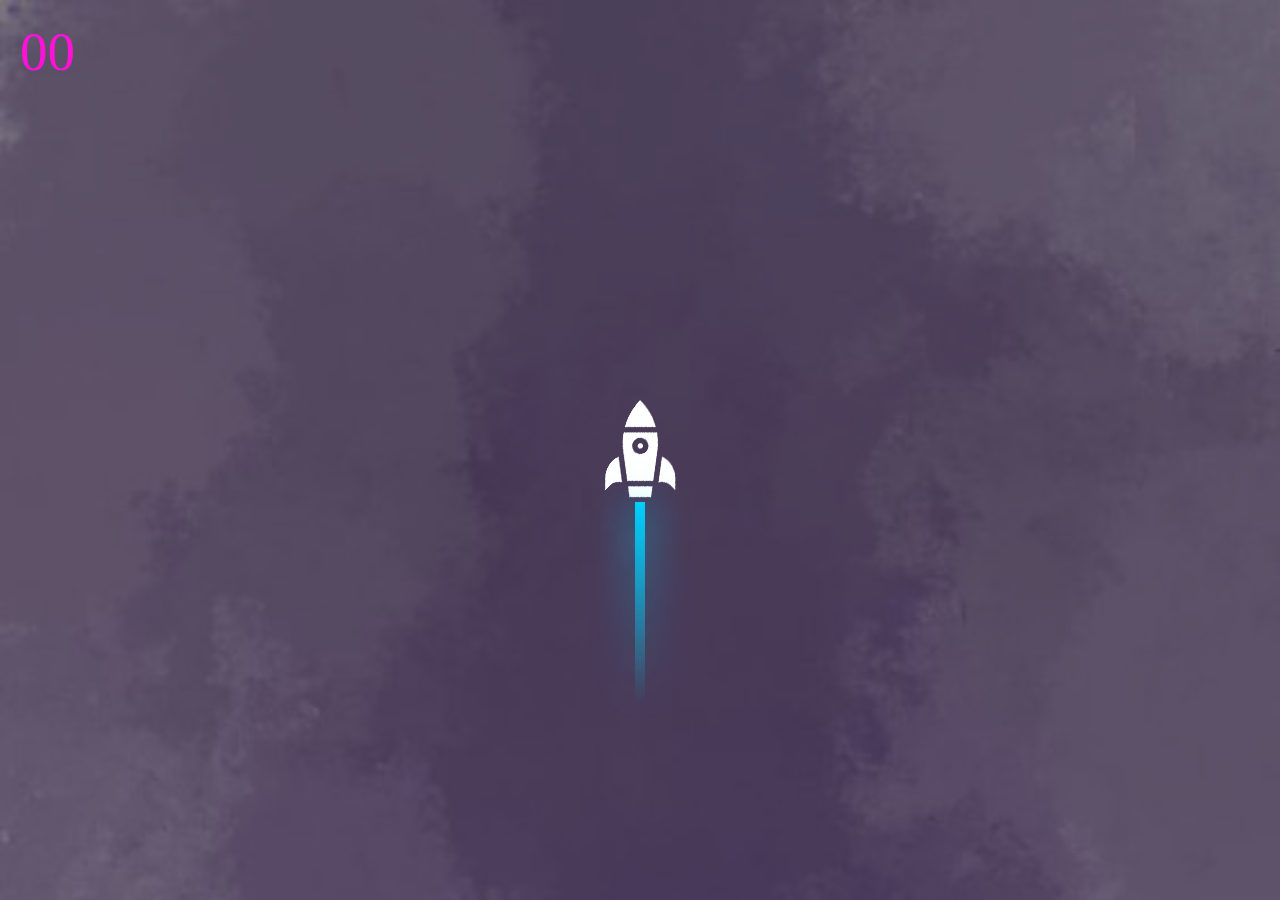
==== rocket.html @ 35858684 "trying to create my mother's happiness" ====
<!DOCTYPE html>
<html lang="en">
<head>
    <meta charset="UTF-8">
    <meta name="viewport" content="width=device-width, initial-scale=1.0">
    <link rel="stylesheet" href="assets/css/style.css">
    <link rel="shortcut icon" href="assets/img/favicon.png" type="image/x-icon">
    <title>খুশির রকেট</title>
</head>
<body>
    <div class="scene">
        <div class="rocket">
            <img src="assets/img/rocket.png" alt="Roket Photo">
        </div>
        <div class="bubbles">
            <img class="bubble" src="assets/img/bubble.png" alt="bubble">
            <img class="bubble" src="assets/img/bubble.png" alt="bubble">
            <img class="bubble" src="assets/img/bubble.png" alt="bubble">
            <img class="bubble" src="assets/img/bubble.png" alt="bubble">
            <img class="bubble" src="assets/img/bubble.png" alt="bubble">
            <img class="bubble" src="assets/img/bubble.png" alt="bubble">
            <img class="bubble" src="assets/img/bubble.png" alt="bubble">
        </div>
    </div>
    <div id="counter" class="counter">
        <div id="counter-text" class="counter-text" >
            <div onmouseenter="myEnterFunction()">
            
                <p id="demo">00</p>
                
              </div>
        </div>
    </div>
    <script src="assets/js/app.js"></script>
</body>
</html>
---- assets/css/style.css ----
/*index.html*/
.name{
    display: flex;
    flex-direction: column;
    gap: 66px;
    align-items: center;
    justify-content: center;
    width: 100%;
    height: 100vh;
}
.text{
    
}
.text h1{
    color: #FFD43B;
    font-weight: 900;
    font-size: 140px;
    text-align: center;
}
.text h2{
    color: #0088CC;
    font-weight: 900;
    font-size: 80px;
    text-align: center;
}
.text span{
    color: #FEFEFE;
}
.button{
    text-align: center;
    width: 100%;
}
.button button{
    border: 5px solid #FFD43B;
    border-radius: 50px;
    font-size: 26px;
    font-weight: 600;
    outline: none;
    background: #001C40;
    color: #FFD43B;
}
.button button a{
    text-decoration: none;
    color: #FFD43B;
    padding: 10px 75px;
    display: block;
}

/*Rokect.html*/

*{
    margin: 0;
    padding: 0;
    box-sizing: border-box;
}
.scene{
    background-image: url(../img/bg.jpg);
    background-repeat: no-repeat;
    background-size: cover;
    animation: moveBackground 60s linear infinite;
    position: relative;
    width: 100%;
    height: 100vh;
    box-shadow: inset 0 0 0 20000px rgba(0, 0, 0, 0.5);
    overflow: hidden;
    display: flex;
    justify-content: center;
    align-items: center;
}
@keyframes moveBackground {
    from {
        background-position: 0 100%;
    }
    to {
      background-position: 0 0;
    }
  }
.scene i{
    position: absolute;
    top: -250px;
    background: rgba(255,255,255,0.5);
    animation: animateStars linear infinite;
}
@keyframes animateStars{
    0%{
        transform: translateY(0);
    }
    100%{
        transform: translateY(100vh);
    }
}
.scene .rocket{
    position: absolute;
    pointer-events: none;
    animation: animate 0.2s ease infinite;
    transition: .1s;
}
@keyframes animate{
    0%,100%{
        transform: translateY(-52px) translateX(-50%);
    }
    50%{
        transform: translateY(-48px) translateX(-50%)
    }
}
.scene .rocket::before{
    content:'';
    position: absolute;
    bottom: -200px;
    left: 50%;
    transform: translatex(-50%);
    width: 10px;
    height: 200px;
    background: linear-gradient(#00d0ff,transparent);
}
.scene .rocket::after{
    content:'';
    position: absolute;
    bottom: -200px;
    left: 50%;
    transform: translatex(-50%);
    width: 10px;
    height: 200px;
    background: linear-gradient(#00d0ff,transparent);
    filter: blur(20px);
}
.scene:active .rocket::before,
.scene:active .rocket::after{
    background: linear-gradient(#ff12d7, transparent);
    bottom: -300px;
    height: 300px;
}
.bubbles img{
    width: 50px;
    display: inline-block;
    animation: bubble 4s linear infinite;
}
.bubbles img:hover{
    display: none;
}
.bubbles{
    width: 100%;
    display: flex;
    align-items: center;
    justify-content: space-around;
    position: absolute;
    top: -20vh;
}
@keyframes bubble{
    0%{
        transform: translateY(0);
        opacity: 1;
    }
    50%{
        
        opacity: 1;
    }
    70%{
        
        opacity: 1;
    }
    100%{
        transform: translateY(140vh);
        opacity: 0;
    }
}
.bubbles img:nth-child(1){
    animation-delay: 0.6s;
    width: 75px;
}
.bubbles img:nth-child(2){
    animation-delay: 2.5s;
    width: 70px;
}
.bubbles img:nth-child(3){
    animation-delay: 1.2s;
    width: 80px;
}
.bubbles img:nth-child(4){
    animation-delay: 3.2s;
    width: 85px;
}
.bubbles img:nth-child(5){
    animation-delay: 1.8s;
    width: 70px;
}
.bubbles img:nth-child(6){
    animation-delay: 3.8s;
    width: 65px;
}
.bubbles img:nth-child(7){
    animation-delay: 2.4s;
    width: 75px;
}
.counter{
    position: fixed;
    top: 20px;
    left: 20px;
    color: #ff12d7;
}
#demo{
    font-size: 55px;
}

@media (max-width: 600px){
    /***********HOME PAGE START***********/
    .name{
        
    }
    .text{
        
    }
    .text h1{
        font-size: 84px;
    }
    .text h2{
        font-size: 48px;
    }
    .text span{
        
    }
    .button{
        
    }
    .button button{
        border: 3px solid #FFD43B;
    }
    .button button a{
        font-size: 22px;
    }
    /***********HOME PAGE ENDED**********/
}
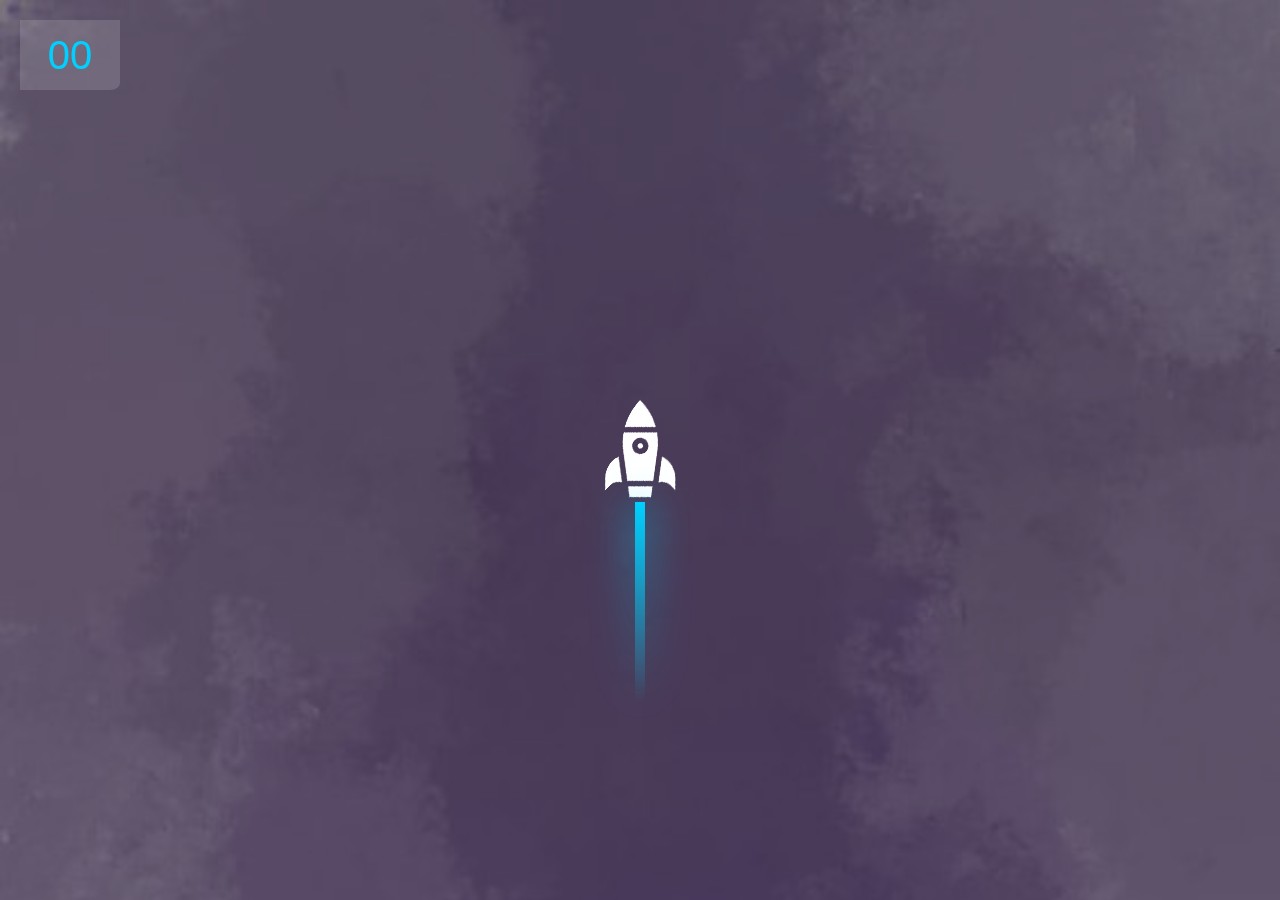
==== commit e61e5e99: "last update" ====
--- a/rocket.html
+++ b/rocket.html
@@ -26,7 +26,9 @@
         <div id="counter-text" class="counter-text" >
             <div onmouseenter="myEnterFunction()">
             
-                <p id="demo">00</p>
+                <div class="cound__area ">
+                    <p id="demo">00</p>
+                </div>
                 
               </div>
         </div>
--- a/assets/css/style.css
+++ b/assets/css/style.css
@@ -198,8 +198,17 @@
     left: 20px;
     color: #ff12d7;
 }
-#demo{
-    font-size: 55px;
+.cound__area{
+    width: 100px;
+    height: 70px;
+    background-color: rgba(255, 255, 255, 0.144);
+    color: #00d0ff;
+    font-size: 40px;
+    display: flex;
+    justify-content: center;
+    align-items: center;
+    border-radius: 0 0 10% 0;
+    font-family: sans-serif;
 }
 
 @media (max-width: 600px){
@@ -229,4 +238,30 @@
         font-size: 22px;
     }
     /***********HOME PAGE ENDED**********/
-}+}
+
+.moving-border {
+    width: 200px;
+    height: 300px;
+    position: relative;
+    background: #111;
+    padding: 4px;
+  }
+  .moving-border::before,
+  .moving-border::after {
+    content: "";
+    position: absolute;
+    inset: -0.2rem;
+    z-index: -1;
+    background: linear-gradient(var(--angle), 
+      #032146,  #C3F2FF, #b00);
+    animation: rotate 10s linear infinite;
+  }
+  .moving-border::after {
+    filter: blur(10px);
+  }
+  @keyframes rotate {
+    0%     { --angle: 0deg; }
+    100%   { --angle: 360deg;
+    }
+  }